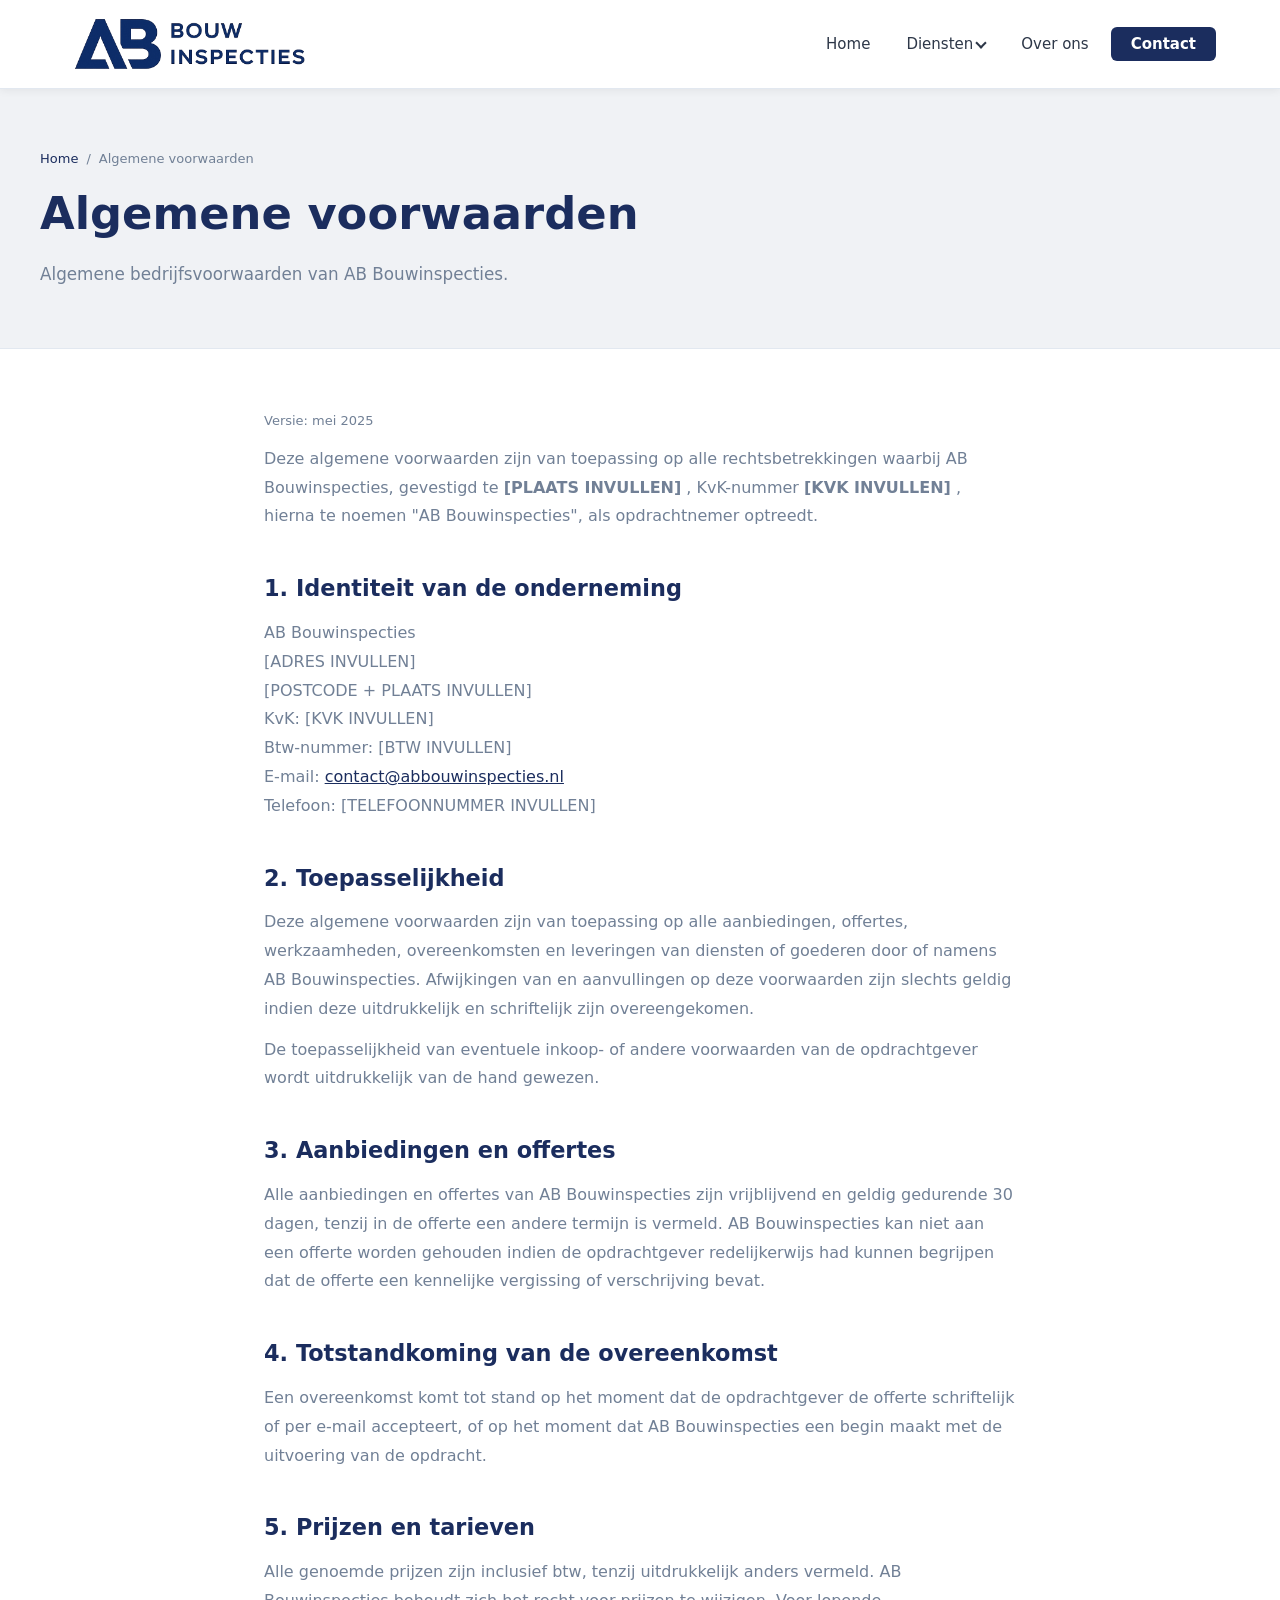
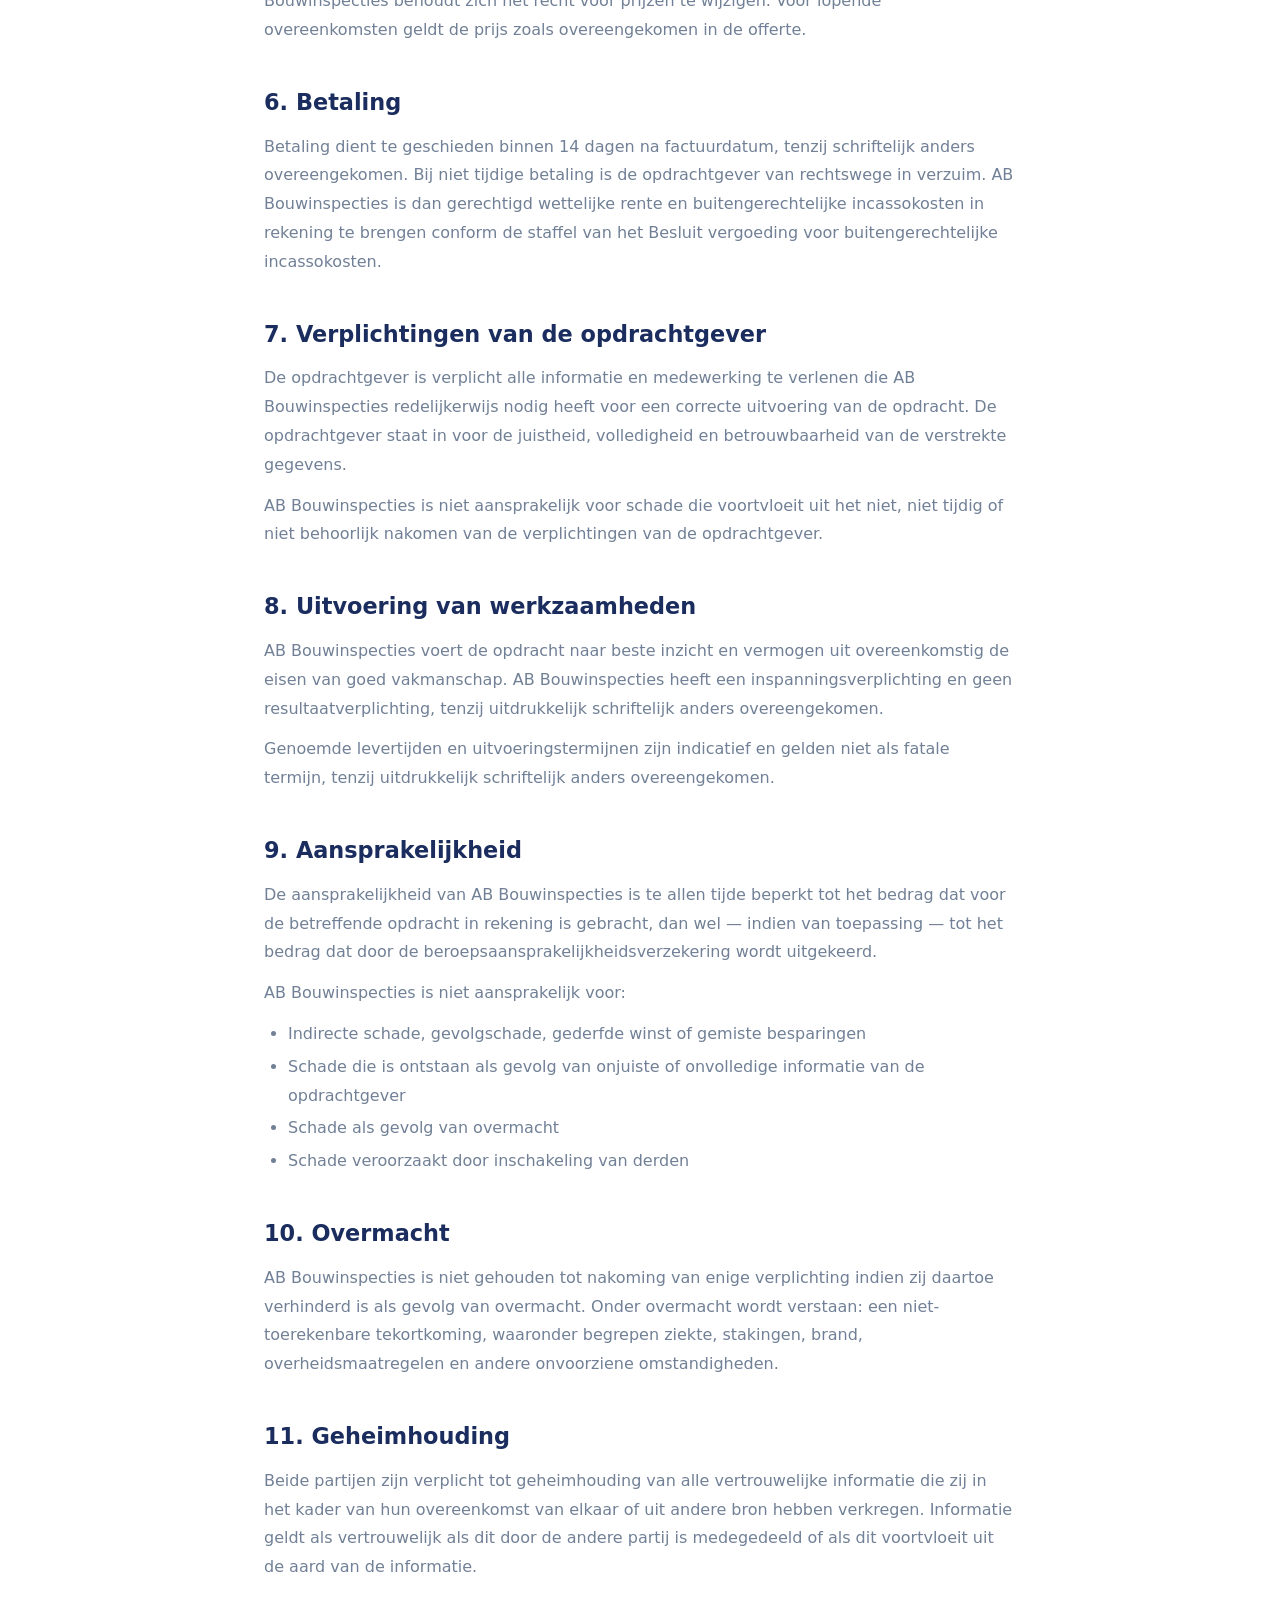
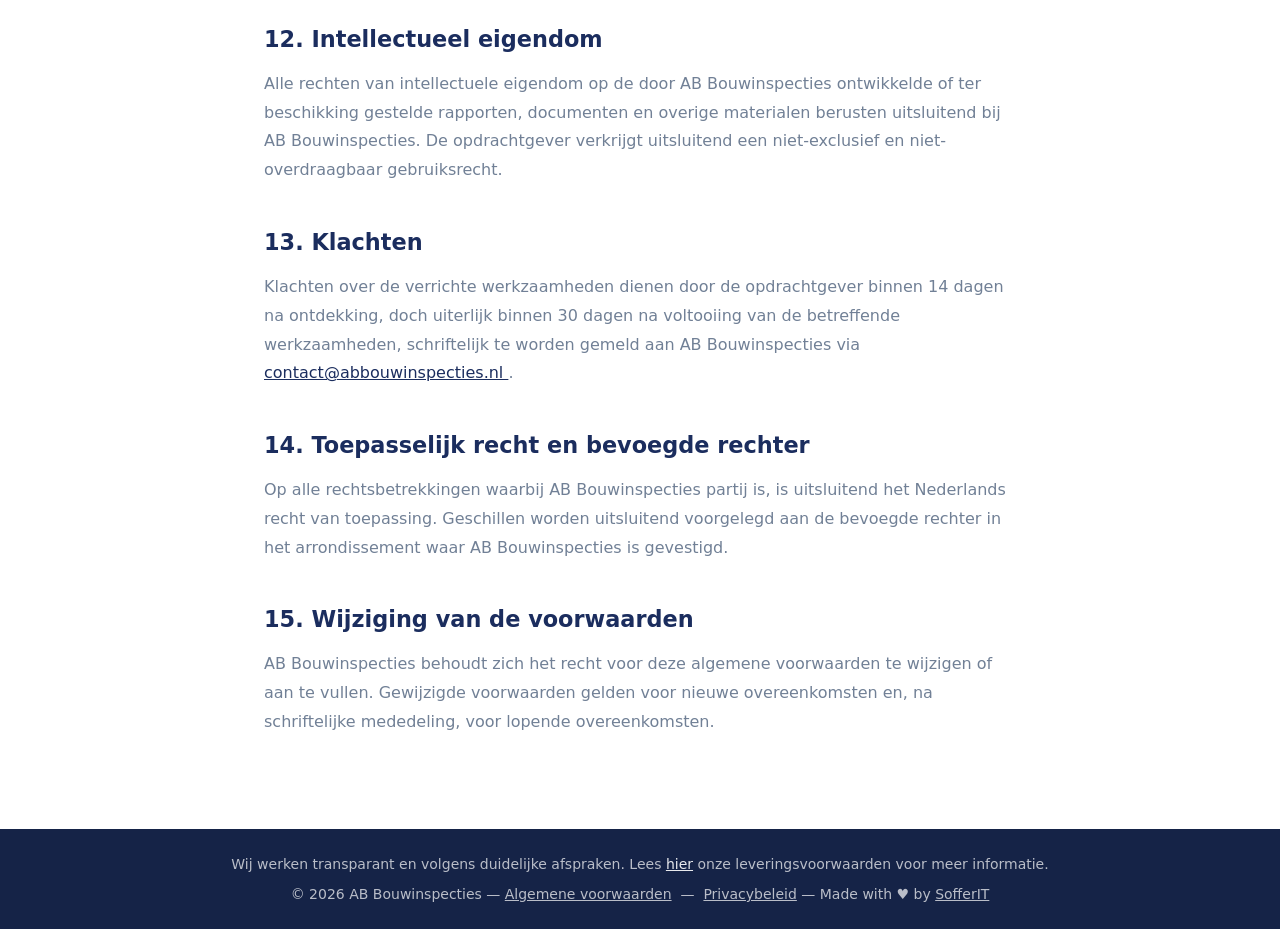
==== algemene-voorwaarden.html @ c6cfde5a "Add algemene-voorwaarden page and restore footer with original sentence plus legal links https://cla" ====
<!doctype html>
<!-- Website gemaakt door SofferIT (sofferit.nl) | Versie 1.0 -->
<html lang="nl">
  <head>
    <meta charset="UTF-8" />
    <meta name="viewport" content="width=device-width, initial-scale=1.0" />
    <title>Algemene voorwaarden – AB Bouwinspecties</title>
    <meta
      name="description"
      content="Algemene voorwaarden van AB Bouwinspecties. Lees onze algemene bedrijfsvoorwaarden."
    />
    <link rel="stylesheet" href="style.css" />
    <style>
      .legal-content {
        max-width: 800px;
        margin: 0 auto;
        padding: 60px 24px 80px;
      }
      .legal-content h2 {
        font-size: 1.4rem;
        font-weight: 700;
        color: var(--navy);
        margin: 40px 0 12px;
      }
      .legal-content h3 {
        font-size: 1.1rem;
        font-weight: 700;
        color: var(--navy);
        margin: 24px 0 8px;
      }
      .legal-content p {
        color: var(--text-light);
        line-height: 1.8;
        margin-bottom: 12px;
      }
      .legal-content ul {
        list-style: disc;
        padding-left: 24px;
        color: var(--text-light);
        line-height: 1.8;
        margin-bottom: 12px;
      }
      .legal-content ul li {
        margin-bottom: 4px;
      }
      .legal-meta {
        font-size: 13px;
        color: var(--text-light);
        margin-bottom: 40px;
      }
    </style>
  </head>
  <body>
    <!-- NAVBAR -->
    <nav class="navbar">
      <div class="navbar-inner">
        <a href="index.html" class="logo">
          <img src="logo.png" alt="AB Bouwinspecties" class="logo-img" />
        </a>
        <ul class="nav-links">
          <li><a href="index.html">Home</a></li>
          <li class="dropdown">
            <a href="#">Diensten</a>
            <ul class="dropdown-menu">
              <li><a href="vooropname.html">Vooropname</a></li>
              <li><a href="bouwkundige-keuring.html">Bouwkundige keuring</a></li>
              <li><a href="funderingsrisico.html">Funderingsrisico onderzoek</a></li>
            </ul>
          </li>
          <li><a href="over-ons.html">Over ons</a></li>
          <li><a href="contact.html" class="nav-cta">Contact</a></li>
        </ul>
        <button class="hamburger" onclick="toggleMenu()" aria-label="Menu">
          <span></span>
          <span></span>
          <span></span>
        </button>
      </div>
      <div class="mobile-menu" id="mobileMenu">
        <a href="index.html">Home</a>
        <span
          style="
            display: block;
            padding: 12px 0 4px;
            font-size: 12px;
            font-weight: 700;
            letter-spacing: 0.08em;
            color: #718096;
            text-transform: uppercase;
          "
        >
          Diensten
        </span>
        <a href="vooropname.html" class="mobile-sub">Vooropname</a>
        <a href="bouwkundige-keuring.html" class="mobile-sub">Bouwkundige keuring</a>
        <a href="funderingsrisico.html" class="mobile-sub">Funderingsrisico onderzoek</a>
        <a href="over-ons.html">Over ons</a>
        <a href="contact.html">Contact</a>
      </div>
    </nav>

    <!-- PAGE HEADER -->
    <div class="page-header">
      <div class="container">
        <div class="breadcrumb">
          <a href="index.html">Home</a>
          <span>/</span>
          <span>Algemene voorwaarden</span>
        </div>
        <h1>Algemene voorwaarden</h1>
        <p>Algemene bedrijfsvoorwaarden van AB Bouwinspecties.</p>
      </div>
    </div>

    <!-- CONTENT -->
    <div class="legal-content">
      <p class="legal-meta">Versie: mei 2025</p>

      <p>
        Deze algemene voorwaarden zijn van toepassing op alle rechtsbetrekkingen waarbij AB Bouwinspecties,
        gevestigd te
        <strong>[PLAATS INVULLEN]</strong>
        , KvK-nummer
        <strong>[KVK INVULLEN]</strong>
        , hierna te noemen "AB Bouwinspecties", als opdrachtnemer optreedt.
      </p>

      <h2>1. Identiteit van de onderneming</h2>
      <p>
        AB Bouwinspecties
        <br />
        [ADRES INVULLEN]
        <br />
        [POSTCODE + PLAATS INVULLEN]
        <br />
        KvK: [KVK INVULLEN]
        <br />
        Btw-nummer: [BTW INVULLEN]
        <br />
        E-mail:
        <a href="mailto:contact@abbouwinspecties.nl" style="color: var(--navy); text-decoration: underline">
          contact@abbouwinspecties.nl
        </a>
        <br />
        Telefoon: [TELEFOONNUMMER INVULLEN]
      </p>

      <h2>2. Toepasselijkheid</h2>
      <p>
        Deze algemene voorwaarden zijn van toepassing op alle aanbiedingen, offertes, werkzaamheden, overeenkomsten
        en leveringen van diensten of goederen door of namens AB Bouwinspecties. Afwijkingen van en aanvullingen op
        deze voorwaarden zijn slechts geldig indien deze uitdrukkelijk en schriftelijk zijn overeengekomen.
      </p>
      <p>
        De toepasselijkheid van eventuele inkoop- of andere voorwaarden van de opdrachtgever wordt uitdrukkelijk van
        de hand gewezen.
      </p>

      <h2>3. Aanbiedingen en offertes</h2>
      <p>
        Alle aanbiedingen en offertes van AB Bouwinspecties zijn vrijblijvend en geldig gedurende 30 dagen, tenzij
        in de offerte een andere termijn is vermeld. AB Bouwinspecties kan niet aan een offerte worden gehouden indien
        de opdrachtgever redelijkerwijs had kunnen begrijpen dat de offerte een kennelijke vergissing of verschrijving
        bevat.
      </p>

      <h2>4. Totstandkoming van de overeenkomst</h2>
      <p>
        Een overeenkomst komt tot stand op het moment dat de opdrachtgever de offerte schriftelijk of per e-mail
        accepteert, of op het moment dat AB Bouwinspecties een begin maakt met de uitvoering van de opdracht.
      </p>

      <h2>5. Prijzen en tarieven</h2>
      <p>
        Alle genoemde prijzen zijn inclusief btw, tenzij uitdrukkelijk anders vermeld. AB Bouwinspecties behoudt
        zich het recht voor prijzen te wijzigen. Voor lopende overeenkomsten geldt de prijs zoals overeengekomen in
        de offerte.
      </p>

      <h2>6. Betaling</h2>
      <p>
        Betaling dient te geschieden binnen 14 dagen na factuurdatum, tenzij schriftelijk anders overeengekomen.
        Bij niet tijdige betaling is de opdrachtgever van rechtswege in verzuim. AB Bouwinspecties is dan
        gerechtigd wettelijke rente en buitengerechtelijke incassokosten in rekening te brengen conform de
        staffel van het Besluit vergoeding voor buitengerechtelijke incassokosten.
      </p>

      <h2>7. Verplichtingen van de opdrachtgever</h2>
      <p>
        De opdrachtgever is verplicht alle informatie en medewerking te verlenen die AB Bouwinspecties redelijkerwijs
        nodig heeft voor een correcte uitvoering van de opdracht. De opdrachtgever staat in voor de juistheid,
        volledigheid en betrouwbaarheid van de verstrekte gegevens.
      </p>
      <p>
        AB Bouwinspecties is niet aansprakelijk voor schade die voortvloeit uit het niet, niet tijdig of niet
        behoorlijk nakomen van de verplichtingen van de opdrachtgever.
      </p>

      <h2>8. Uitvoering van werkzaamheden</h2>
      <p>
        AB Bouwinspecties voert de opdracht naar beste inzicht en vermogen uit overeenkomstig de eisen van goed
        vakmanschap. AB Bouwinspecties heeft een inspanningsverplichting en geen resultaatverplichting, tenzij
        uitdrukkelijk schriftelijk anders overeengekomen.
      </p>
      <p>
        Genoemde levertijden en uitvoeringstermijnen zijn indicatief en gelden niet als fatale termijn, tenzij
        uitdrukkelijk schriftelijk anders overeengekomen.
      </p>

      <h2>9. Aansprakelijkheid</h2>
      <p>
        De aansprakelijkheid van AB Bouwinspecties is te allen tijde beperkt tot het bedrag dat voor de betreffende
        opdracht in rekening is gebracht, dan wel — indien van toepassing — tot het bedrag dat door de
        beroepsaansprakelijkheidsverzekering wordt uitgekeerd.
      </p>
      <p>AB Bouwinspecties is niet aansprakelijk voor:</p>
      <ul>
        <li>Indirecte schade, gevolgschade, gederfde winst of gemiste besparingen</li>
        <li>Schade die is ontstaan als gevolg van onjuiste of onvolledige informatie van de opdrachtgever</li>
        <li>Schade als gevolg van overmacht</li>
        <li>Schade veroorzaakt door inschakeling van derden</li>
      </ul>

      <h2>10. Overmacht</h2>
      <p>
        AB Bouwinspecties is niet gehouden tot nakoming van enige verplichting indien zij daartoe verhinderd is als
        gevolg van overmacht. Onder overmacht wordt verstaan: een niet-toerekenbare tekortkoming, waaronder begrepen
        ziekte, stakingen, brand, overheidsmaatregelen en andere onvoorziene omstandigheden.
      </p>

      <h2>11. Geheimhouding</h2>
      <p>
        Beide partijen zijn verplicht tot geheimhouding van alle vertrouwelijke informatie die zij in het kader van
        hun overeenkomst van elkaar of uit andere bron hebben verkregen. Informatie geldt als vertrouwelijk als dit
        door de andere partij is medegedeeld of als dit voortvloeit uit de aard van de informatie.
      </p>

      <h2>12. Intellectueel eigendom</h2>
      <p>
        Alle rechten van intellectuele eigendom op de door AB Bouwinspecties ontwikkelde of ter beschikking gestelde
        rapporten, documenten en overige materialen berusten uitsluitend bij AB Bouwinspecties. De opdrachtgever
        verkrijgt uitsluitend een niet-exclusief en niet-overdraagbaar gebruiksrecht.
      </p>

      <h2>13. Klachten</h2>
      <p>
        Klachten over de verrichte werkzaamheden dienen door de opdrachtgever binnen 14 dagen na ontdekking,
        doch uiterlijk binnen 30 dagen na voltooiing van de betreffende werkzaamheden, schriftelijk te worden
        gemeld aan AB Bouwinspecties via
        <a href="mailto:contact@abbouwinspecties.nl" style="color: var(--navy); text-decoration: underline">
          contact@abbouwinspecties.nl
        </a>
        .
      </p>

      <h2>14. Toepasselijk recht en bevoegde rechter</h2>
      <p>
        Op alle rechtsbetrekkingen waarbij AB Bouwinspecties partij is, is uitsluitend het Nederlands recht van
        toepassing. Geschillen worden uitsluitend voorgelegd aan de bevoegde rechter in het arrondissement waar
        AB Bouwinspecties is gevestigd.
      </p>

      <h2>15. Wijziging van de voorwaarden</h2>
      <p>
        AB Bouwinspecties behoudt zich het recht voor deze algemene voorwaarden te wijzigen of aan te vullen.
        Gewijzigde voorwaarden gelden voor nieuwe overeenkomsten en, na schriftelijke mededeling, voor lopende
        overeenkomsten.
      </p>
    </div>

    <!-- FOOTER -->
    <footer>
      <p>
        Wij werken transparant en volgens duidelijke afspraken. Lees
        <a href="leveringsvoorwaarden.html">hier</a>
        onze leveringsvoorwaarden voor meer informatie.
      </p>
      <p style="margin-top: 8px">
        &copy;
        <span id="footer-year"></span>
        AB Bouwinspecties &mdash;
        <a href="algemene-voorwaarden.html" style="color: inherit; text-decoration: underline">Algemene voorwaarden</a>
        &nbsp;&mdash;&nbsp;
        <a href="privacybeleid.html" style="color: inherit; text-decoration: underline">Privacybeleid</a>
        &mdash; Made with &hearts; by
        <a href="https://sofferit.nl" target="_blank" style="color: inherit; text-decoration: underline">SofferIT</a>
      </p>
    </footer>

    <script>
      document.getElementById("footer-year").textContent = new Date().getFullYear();
      function toggleMenu() {
        document.getElementById("mobileMenu").classList.toggle("open");
      }
    </script>
  </body>
</html>
---- style.css ----
/* ===== RESET & BASE ===== */
*,
*::before,
*::after {
  box-sizing: border-box;
  margin: 0;
  padding: 0;
}

:root {
  --navy: #1b2d5e;
  --navy-dark: #152347;
  --blue-heading: #1b2d5e;
  --blue-accent: #2c5282;
  --gray-bg: #f0f2f5;
  --white: #ffffff;
  --text: #2d3748;
  --text-light: #718096;
  --border: #e2e8f0;
}

html {
  scroll-behavior: smooth;
}

body {
  font-family:
    "Segoe UI",
    system-ui,
    -apple-system,
    sans-serif;
  color: var(--text);
  line-height: 1.6;
  font-size: 16px;
}

a {
  color: inherit;
  text-decoration: none;
}
ul {
  list-style: none;
}
img {
  max-width: 100%;
  display: block;
}

/* ===== NAVBAR ===== */
.navbar {
  background: var(--white);
  border-bottom: 1px solid var(--border);
  position: sticky;
  top: 0;
  z-index: 100;
  box-shadow: 0 2px 8px rgba(0, 0, 0, 0.06);
}

.navbar-inner {
  max-width: 1200px;
  margin: 0 auto;
  padding: 0 24px;
  height: 88px;
  display: flex;
  align-items: center;
  justify-content: space-between;
}

.logo {
  display: block;
  overflow: hidden;
  width: 250px;
  height: 80px;
  text-decoration: none;
  flex-shrink: 0;
  align-self: center;
}

.logo-img {
  width: 305px;
  max-width: none;
  height: auto;
  margin-top: -104px;
  margin-left: -21px;
}

.nav-links {
  display: flex;
  align-items: center;
  gap: 8px;
}

.nav-links a,
.dropdown > a {
  padding: 8px 14px;
  border-radius: 6px;
  font-size: 15px;
  font-weight: 500;
  color: var(--text);
  transition:
    background 0.2s,
    color 0.2s;
}

.nav-links a:hover,
.dropdown > a:hover {
  background: var(--gray-bg);
  color: var(--navy);
}

.nav-links a.active {
  color: var(--navy);
  font-weight: 700;
}

.nav-cta {
  background: var(--navy) !important;
  color: var(--white) !important;
  border-radius: 6px;
  padding: 8px 20px !important;
  font-weight: 600 !important;
}

.nav-cta:hover {
  background: var(--navy-dark) !important;
  color: var(--white) !important;
}

/* Dropdown */
.dropdown {
  position: relative;
}

.dropdown > a {
  display: flex;
  align-items: center;
  gap: 4px;
  cursor: pointer;
}

.dropdown > a::after {
  content: "";
  border: solid var(--text);
  border-width: 0 2px 2px 0;
  display: inline-block;
  padding: 3px;
  transform: rotate(45deg);
  margin-top: -2px;
  transition: transform 0.2s;
}

.dropdown:hover > a::after {
  transform: rotate(-135deg);
  margin-top: 2px;
}

.dropdown-menu {
  display: none;
  position: absolute;
  top: 100%;
  left: 0;
  background: var(--white);
  border: 1px solid var(--border);
  border-radius: 8px;
  box-shadow: 0 8px 24px rgba(0, 0, 0, 0.12);
  min-width: 220px;
  padding: 10px 6px 6px;
}

.dropdown:hover .dropdown-menu {
  display: block;
}

.dropdown-menu a {
  display: block;
  padding: 10px 14px !important;
  border-radius: 6px;
  font-size: 14px;
}

.dropdown-menu a:hover {
  background: var(--gray-bg);
  color: var(--navy);
}

/* Mobile menu */
.hamburger {
  display: none;
  flex-direction: column;
  gap: 5px;
  cursor: pointer;
  padding: 8px;
  border: none;
  background: none;
}

.hamburger span {
  display: block;
  width: 24px;
  height: 2px;
  background: var(--navy);
  border-radius: 2px;
  transition: all 0.3s;
}

.mobile-menu {
  display: none;
  background: var(--white);
  border-top: 1px solid var(--border);
  padding: 16px 24px 24px;
}

.mobile-menu.open {
  display: block;
}

.mobile-menu a {
  display: block;
  padding: 12px 0;
  border-bottom: 1px solid var(--border);
  font-size: 16px;
  font-weight: 500;
  color: var(--text);
}

.mobile-menu a:last-child {
  border-bottom: none;
}

.mobile-menu .mobile-sub {
  padding-left: 16px;
  font-size: 15px;
  color: var(--text-light);
}

/* ===== HERO ===== */
.hero {
  position: relative;
  min-height: 520px;
  background: var(--gray-bg);
  overflow: hidden;
  display: flex;
  align-items: center;
}

.hero-bg {
  position: absolute;
  inset: 0;
  background: url("homefoto.jpg") center/cover no-repeat;
  filter: brightness(0.4);
}

.hero-content {
  position: relative;
  max-width: 1200px;
  margin: 0 auto;
  padding: 80px 24px;
  width: 100%;
}

.hero-content h1 {
  font-size: clamp(2rem, 4vw, 3.2rem);
  font-weight: 800;
  color: var(--white);
  max-width: 560px;
  line-height: 1.2;
  margin-bottom: 24px;
}

.hero-content p {
  font-size: 1.1rem;
  color: rgba(255, 255, 255, 0.85);
  max-width: 480px;
  margin-bottom: 36px;
}

.btn {
  display: inline-block;
  padding: 14px 32px;
  border-radius: 8px;
  font-size: 16px;
  font-weight: 600;
  cursor: pointer;
  transition: all 0.2s;
  text-decoration: none;
  border: none;
}

.btn-primary {
  background: var(--navy);
  color: var(--white);
}

.btn-primary:hover {
  background: var(--navy-dark);
  transform: translateY(-1px);
  box-shadow: 0 4px 12px rgba(27, 45, 94, 0.3);
}

.btn-outline {
  background: transparent;
  color: var(--white);
  border: 2px solid var(--white);
  margin-left: 12px;
}

.btn-outline:hover {
  background: var(--white);
  color: var(--navy);
}

/* ===== SECTIONS ===== */
.section {
  padding: 80px 24px;
}

.section-gray {
  background: var(--gray-bg);
}
.section-navy {
  background: var(--navy);
  color: var(--white);
}
.section-navy h2 {
  color: var(--white);
}

.container {
  max-width: 1200px;
  margin: 0 auto;
}

.section-title {
  font-size: clamp(1.5rem, 3vw, 2.2rem);
  font-weight: 800;
  color: var(--navy);
  margin-bottom: 16px;
}

.section-subtitle {
  font-size: 1.05rem;
  color: var(--text-light);
  max-width: 600px;
  margin-bottom: 48px;
}

.text-center {
  text-align: center;
}
.section-subtitle.centered {
  margin-left: auto;
  margin-right: auto;
}

/* ===== ABOUT SPLIT ===== */
.split {
  display: grid;
  grid-template-columns: 1fr 1fr;
  gap: 64px;
  align-items: center;
}

.split-reverse {
  direction: rtl;
}
.split-reverse > * {
  direction: ltr;
}

.split img {
  border-radius: 12px;
  width: 100%;
  height: 360px;
  object-fit: cover;
  box-shadow: 0 8px 32px rgba(0, 0, 0, 0.12);
}

.split-text h2 {
  font-size: 2rem;
  font-weight: 800;
  color: var(--navy);
  margin-bottom: 20px;
  line-height: 1.2;
}

.split-text p {
  color: var(--text-light);
  margin-bottom: 16px;
  line-height: 1.7;
}

.split-text a.link {
  color: var(--navy);
  font-weight: 600;
  text-decoration: underline;
}

/* ===== USP GRID ===== */
.usp-grid {
  display: grid;
  grid-template-columns: repeat(3, 1fr);
  gap: 40px;
  margin-top: 16px;
}

.usp-item {
  text-align: center;
  padding: 24px 16px;
  transition: transform 0.2s;
  cursor: default;
}

.usp-item:hover {
  transform: translateY(-6px);
}

.usp-icon {
  width: 64px;
  height: 64px;
  margin: 0 auto 16px;
  background: rgba(255, 255, 255, 0.1);
  border: 2px solid rgba(255, 255, 255, 0.3);
  border-radius: 50%;
  display: flex;
  align-items: center;
  justify-content: center;
  transition:
    background 0.2s,
    border-color 0.2s;
}

.usp-item:hover .usp-icon {
  background: rgba(255, 255, 255, 0.22);
  border-color: rgba(255, 255, 255, 0.7);
}

.usp-icon svg {
  width: 28px;
  height: 28px;
  stroke: white;
  fill: none;
  transition: transform 0.2s;
}

.usp-item:hover .usp-icon svg {
  transform: scale(1.15);
}

.usp-item p {
  font-size: 13px;
  font-weight: 700;
  letter-spacing: 0.05em;
  text-transform: uppercase;
  color: var(--white);
  line-height: 1.3;
}

/* ===== DIENSTEN CARDS ===== */
.diensten-grid {
  display: grid;
  grid-template-columns: repeat(3, 1fr);
  gap: 32px;
}

.dienst-card {
  background: var(--white);
  border-radius: 12px;
  overflow: hidden;
  box-shadow: 0 2px 16px rgba(0, 0, 0, 0.08);
  transition:
    transform 0.2s,
    box-shadow 0.2s;
  display: flex;
  flex-direction: column;
}

.dienst-card:hover {
  transform: translateY(-4px);
  box-shadow: 0 8px 32px rgba(0, 0, 0, 0.14);
}

.dienst-card img {
  width: 100%;
  height: 200px;
  object-fit: cover;
}

.dienst-card-body {
  padding: 24px;
  flex: 1;
  display: flex;
  flex-direction: column;
}

.dienst-card h3 {
  font-size: 1.1rem;
  font-weight: 700;
  color: var(--navy);
  text-transform: uppercase;
  letter-spacing: 0.05em;
  margin-bottom: 12px;
}

.dienst-card p {
  color: var(--text-light);
  font-size: 14px;
  flex: 1;
  margin-bottom: 20px;
}

.dienst-card .btn {
  align-self: flex-start;
  padding: 10px 20px;
  font-size: 14px;
}

/* ===== CONTACT SECTION ===== */
.contact-split {
  display: grid;
  grid-template-columns: 1fr 1fr;
  gap: 64px;
  align-items: start;
}

.contact-info h2 {
  font-size: 2rem;
  font-weight: 800;
  color: var(--white);
  margin-bottom: 16px;
}

.contact-info p {
  color: rgba(255, 255, 255, 0.8);
  margin-bottom: 32px;
  line-height: 1.7;
}

.contact-detail {
  display: flex;
  align-items: center;
  gap: 12px;
  margin-bottom: 16px;
  color: var(--white);
}

.cert-logos {
  display: flex;
  align-items: center;
  gap: 16px;
  margin-top: 32px;
  flex-wrap: wrap;
}

.cert-logos img {
  height: 48px;
  width: auto;
  max-width: none;
  background: white;
  padding: 8px 14px;
  border-radius: 8px;
  object-fit: contain;
}

.contact-detail svg {
  width: 20px;
  height: 20px;
  stroke: white;
  fill: none;
  flex-shrink: 0;
}

/* ===== FORM ===== */
.form-card {
  background: var(--white);
  border-radius: 12px;
  padding: 36px;
  box-shadow: 0 4px 24px rgba(0, 0, 0, 0.15);
}

.form-group {
  margin-bottom: 20px;
}

.form-group label {
  display: block;
  font-size: 14px;
  font-weight: 600;
  color: var(--navy);
  margin-bottom: 6px;
}

.form-group label span.optional {
  font-weight: 400;
  color: var(--text-light);
  font-size: 12px;
  margin-left: 4px;
}

.form-group input,
.form-group textarea,
.form-group select {
  width: 100%;
  padding: 10px 14px;
  border: 1.5px solid var(--border);
  border-radius: 6px;
  font-size: 15px;
  font-family: inherit;
  color: var(--text);
  background: #fafafa;
  transition: border-color 0.2s;
}

.form-group input:focus,
.form-group textarea:focus,
.form-group select:focus {
  outline: none;
  border-color: var(--navy);
  background: var(--white);
}

.form-group textarea {
  resize: vertical;
  min-height: 100px;
}

.form-group input::placeholder,
.form-group textarea::placeholder {
  color: #a0aec0;
  font-style: italic;
}

.checkbox-group {
  display: flex;
  flex-direction: column;
  gap: 8px;
  margin-top: 6px;
}

.checkbox-item {
  display: flex;
  align-items: center;
  gap: 10px;
  cursor: pointer;
  font-size: 15px;
}

.checkbox-item input[type="checkbox"] {
  width: 18px;
  height: 18px;
  accent-color: var(--navy);
  cursor: pointer;
  flex-shrink: 0;
}

.consent-box {
  background: var(--gray-bg);
  border-radius: 8px;
  padding: 14px;
  display: flex;
  gap: 10px;
  align-items: flex-start;
  margin-top: 8px;
}

.consent-box input[type="checkbox"] {
  width: 18px;
  height: 18px;
  accent-color: var(--navy);
  flex-shrink: 0;
  margin-top: 2px;
}

.consent-box label {
  font-size: 14px;
  color: var(--text);
  cursor: pointer;
}

.form-group small {
  display: block;
  color: var(--text-light);
  font-size: 12px;
  font-style: italic;
  margin-top: 4px;
}

.form-success {
  display: none;
  background: #f0fff4;
  border: 1.5px solid #68d391;
  border-radius: 8px;
  padding: 16px;
  color: #276749;
  font-weight: 600;
  text-align: center;
  margin-top: 16px;
}

/* ===== PAGE HEADER ===== */
.page-header {
  background: var(--gray-bg);
  padding: 60px 24px;
  border-bottom: 1px solid var(--border);
}

.page-header h1 {
  font-size: clamp(1.8rem, 4vw, 2.8rem);
  font-weight: 800;
  color: var(--navy);
  margin-bottom: 12px;
}

.page-header p {
  font-size: 1.05rem;
  color: var(--text-light);
  max-width: 600px;
}

/* ===== PRICE SECTION ===== */
.price-section {
  background: var(--navy);
  color: var(--white);
  padding: 64px 24px;
}

.price-section .price-tag {
  font-size: clamp(2rem, 4vw, 3rem);
  font-weight: 800;
  color: var(--white);
  margin-bottom: 8px;
}

.price-section p {
  color: rgba(255, 255, 255, 0.8);
  margin-bottom: 12px;
  max-width: 640px;
}

.price-list {
  margin: 24px 0 32px;
  padding-left: 0;
}

.price-list li {
  display: flex;
  align-items: flex-start;
  gap: 10px;
  padding: 8px 0;
  color: rgba(255, 255, 255, 0.9);
  font-size: 15px;
  border-bottom: 1px solid rgba(255, 255, 255, 0.1);
}

.price-list li:last-child {
  border-bottom: none;
}

.price-list li::before {
  content: "";
  display: inline-block;
  width: 20px;
  height: 20px;
  min-width: 20px;
  background: url("data:image/svg+xml,%3Csvg xmlns='http://www.w3.org/2000/svg' viewBox='0 0 24 24' fill='none' stroke='%234ade80' stroke-width='2.5' stroke-linecap='round' stroke-linejoin='round'%3E%3Cpolyline points='20 6 9 17 4 12'/%3E%3C/svg%3E")
    center/contain no-repeat;
  margin-top: 2px;
}

/* ===== SERVICE DETAIL ===== */
.service-detail {
  display: grid;
  grid-template-columns: 1fr 1fr;
  gap: 64px;
  align-items: start;
  padding: 80px 24px;
  max-width: 1200px;
  margin: 0 auto;
}

.service-detail img {
  border-radius: 12px;
  width: 100%;
  box-shadow: 0 8px 32px rgba(0, 0, 0, 0.12);
}

.service-detail h2 {
  font-size: 1.5rem;
  font-weight: 800;
  color: var(--navy);
  margin-bottom: 20px;
  white-space: nowrap;
}

.service-detail p {
  color: var(--text-light);
  line-height: 1.8;
  margin-bottom: 16px;
}

/* ===== OVER ONS ===== */
.werkwijze-grid {
  display: grid;
  grid-template-columns: 1fr 2fr;
  gap: 48px;
  align-items: center;
}

.werkwijze-icon {
  display: flex;
  justify-content: center;
}

.werkwijze-icon svg {
  width: 120px;
  height: 120px;
  stroke: rgba(255, 255, 255, 0.8);
  fill: none;
}

.cert-grid {
  display: grid;
  grid-template-columns: repeat(2, 1fr);
  gap: 24px;
  margin-top: 32px;
}

.cert-item {
  background: var(--white);
  border: 1.5px solid var(--border);
  border-radius: 10px;
  padding: 20px 24px;
}

.cert-item h4 {
  font-size: 1rem;
  font-weight: 700;
  color: var(--navy);
  margin-bottom: 8px;
}

.cert-item p {
  font-size: 14px;
  color: var(--text-light);
}

.doelgroep-grid {
  display: grid;
  grid-template-columns: repeat(auto-fit, minmax(160px, 1fr));
  gap: 16px;
  margin-top: 32px;
}

.doelgroep-item {
  background: rgba(255, 255, 255, 0.1);
  border: 1px solid rgba(255, 255, 255, 0.2);
  border-radius: 10px;
  padding: 16px;
  text-align: center;
  color: var(--white);
}

.doelgroep-item h4 {
  font-size: 14px;
  font-weight: 700;
  letter-spacing: 0.03em;
}

/* ===== COMBINATION OFFER ===== */
.combo-box {
  background: rgba(255, 255, 255, 0.08);
  border: 1.5px solid rgba(255, 255, 255, 0.2);
  border-radius: 10px;
  padding: 24px;
  margin-top: 32px;
  max-width: 640px;
}

.combo-box h4 {
  font-size: 1.1rem;
  font-weight: 700;
  color: var(--white);
  margin-bottom: 8px;
}

.combo-box p {
  color: rgba(255, 255, 255, 0.8);
  font-size: 14px;
}

/* ===== FOOTER ===== */
footer {
  background: var(--navy-dark);
  color: rgba(255, 255, 255, 0.7);
  padding: 24px;
  text-align: center;
  font-size: 14px;
}

footer a {
  color: rgba(255, 255, 255, 0.9);
  text-decoration: underline;
}

footer a:hover {
  color: var(--white);
}

/* ===== BREADCRUMB ===== */
.breadcrumb {
  display: flex;
  gap: 8px;
  align-items: center;
  font-size: 13px;
  color: var(--text-light);
  margin-bottom: 8px;
}

.breadcrumb a {
  color: var(--navy);
  font-weight: 500;
}
.breadcrumb span {
  color: var(--text-light);
}

/* ===== CTA BANNER ===== */
.cta-banner {
  padding: 64px 24px;
  text-align: center;
  background: var(--gray-bg);
}

.cta-banner h2 {
  font-size: 1.8rem;
  font-weight: 800;
  color: var(--navy);
  margin-bottom: 12px;
}

.cta-banner p {
  color: var(--text-light);
  margin-bottom: 28px;
  max-width: 500px;
  margin-left: auto;
  margin-right: auto;
}

/* ===== RESPONSIVE ===== */
@media (max-width: 900px) {
  .nav-links {
    display: none;
  }
  .hamburger {
    display: flex;
  }
  .usp-grid {
    grid-template-columns: repeat(2, 1fr);
  }
  .diensten-grid {
    grid-template-columns: 1fr 1fr;
  }
  .split,
  .contact-split,
  .service-detail,
  .werkwijze-grid {
    grid-template-columns: 1fr;
    gap: 32px;
  }
  .split-reverse {
    direction: ltr;
  }
  .cert-grid {
    grid-template-columns: 1fr;
  }
}

@media (max-width: 600px) {
  .hero-content {
    padding: 60px 24px;
  }
  .section {
    padding: 56px 24px;
  }
  .usp-grid {
    grid-template-columns: 1fr 1fr;
  }
  .diensten-grid {
    grid-template-columns: 1fr;
  }
  .form-card {
    padding: 24px;
  }
  .btn-outline {
    margin-left: 0;
    margin-top: 12px;
    display: block;
    text-align: center;
  }
}
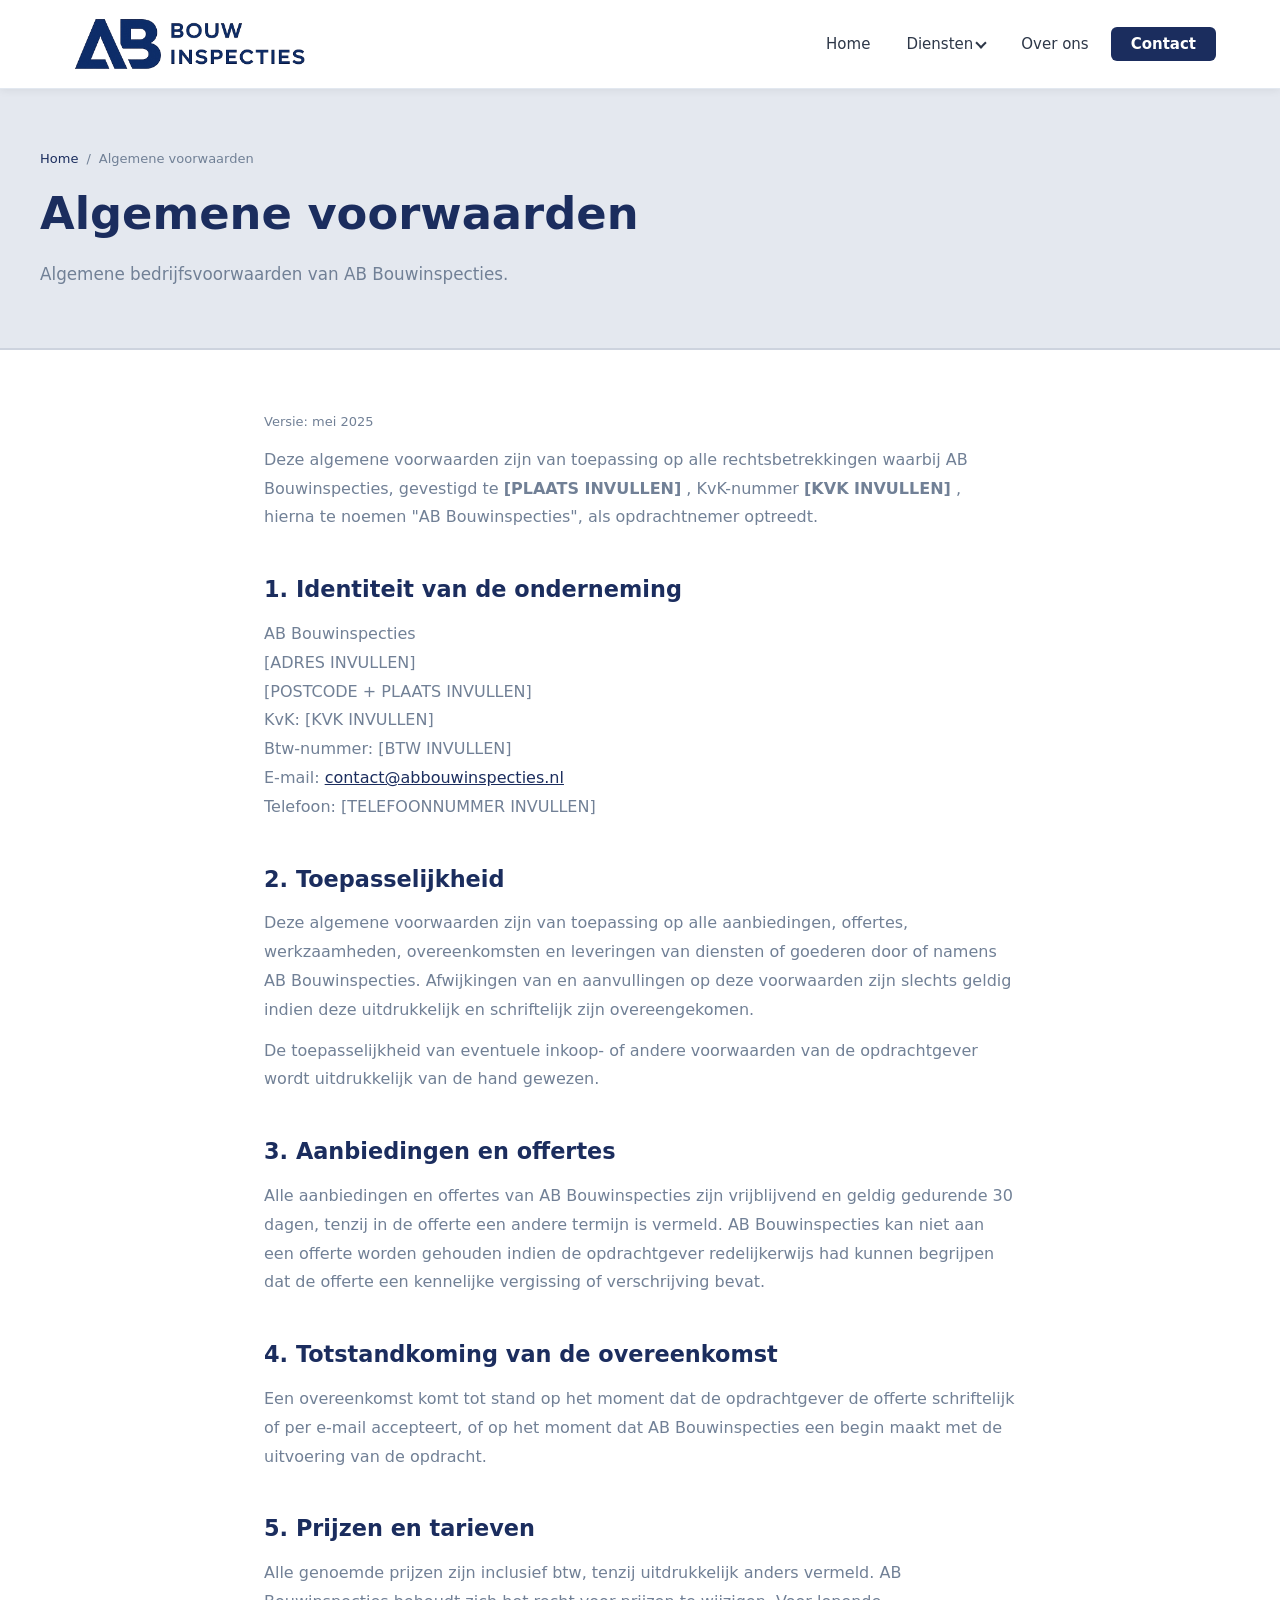
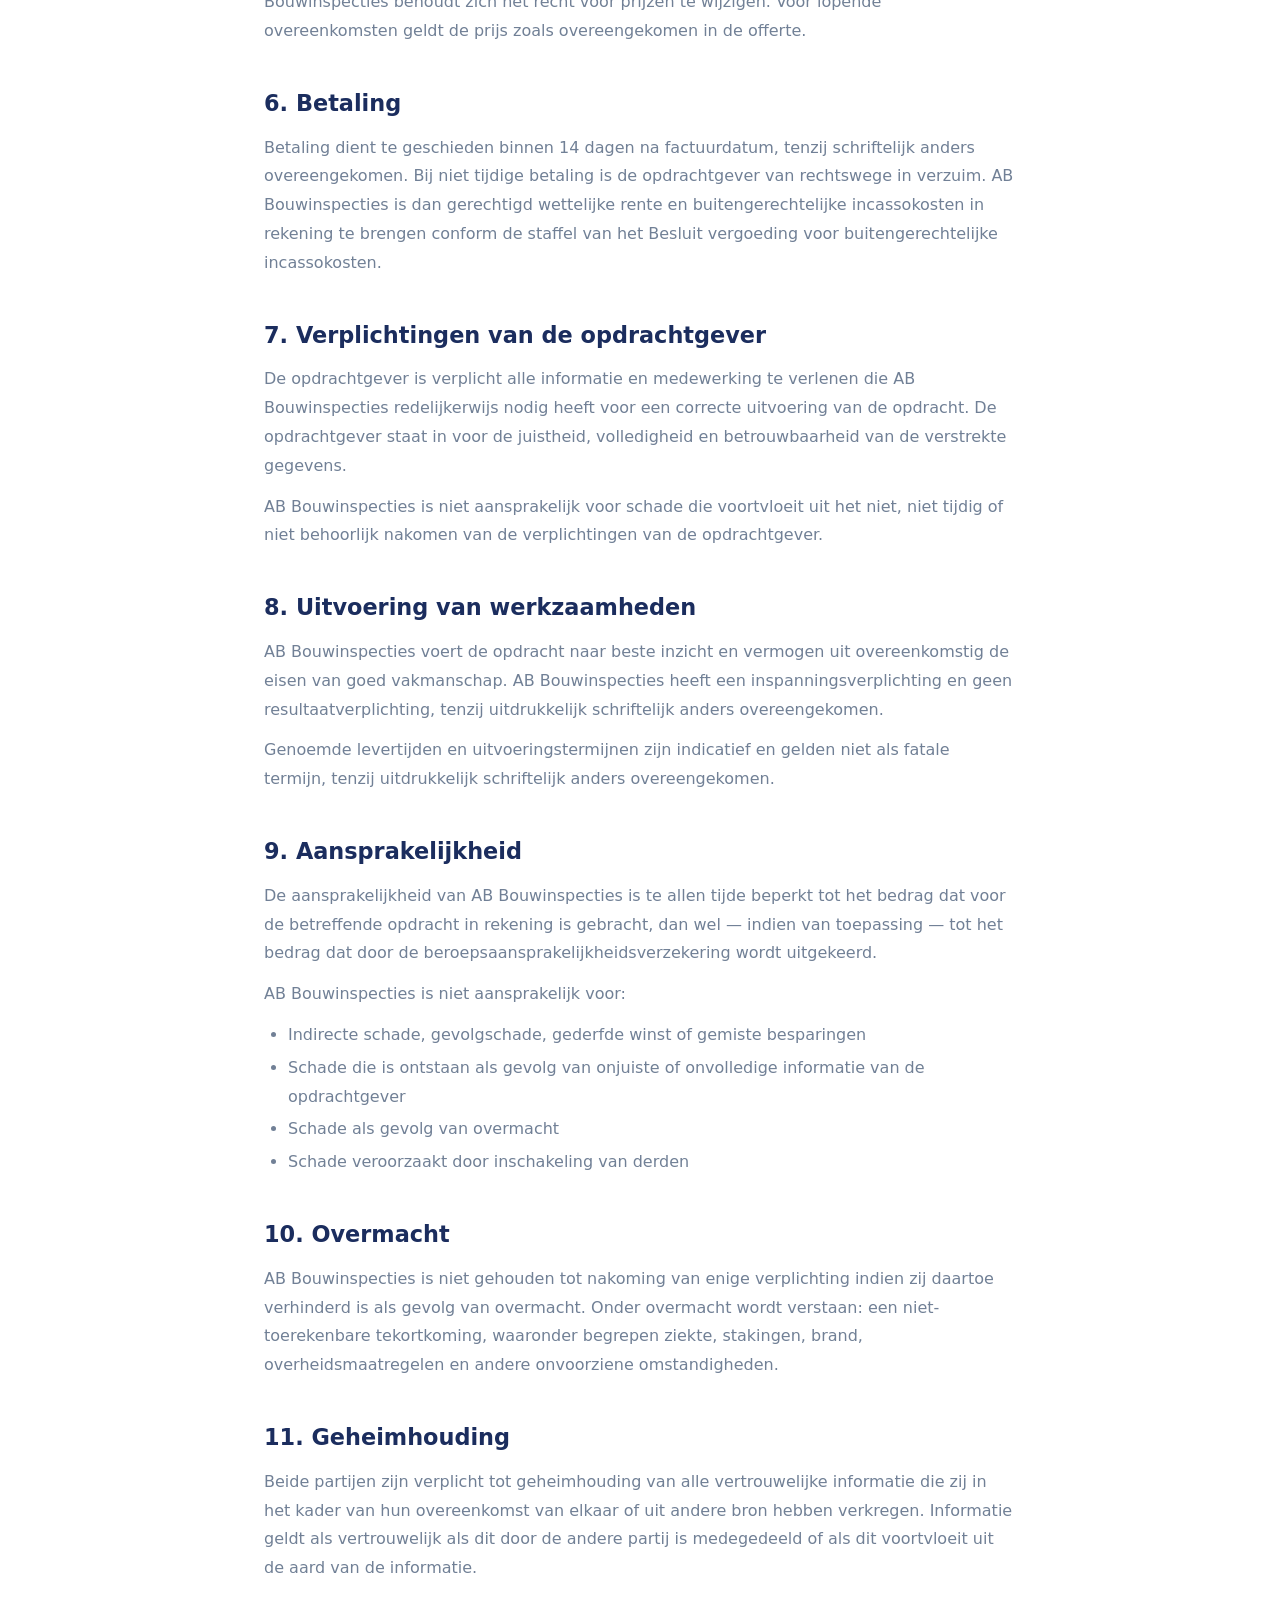
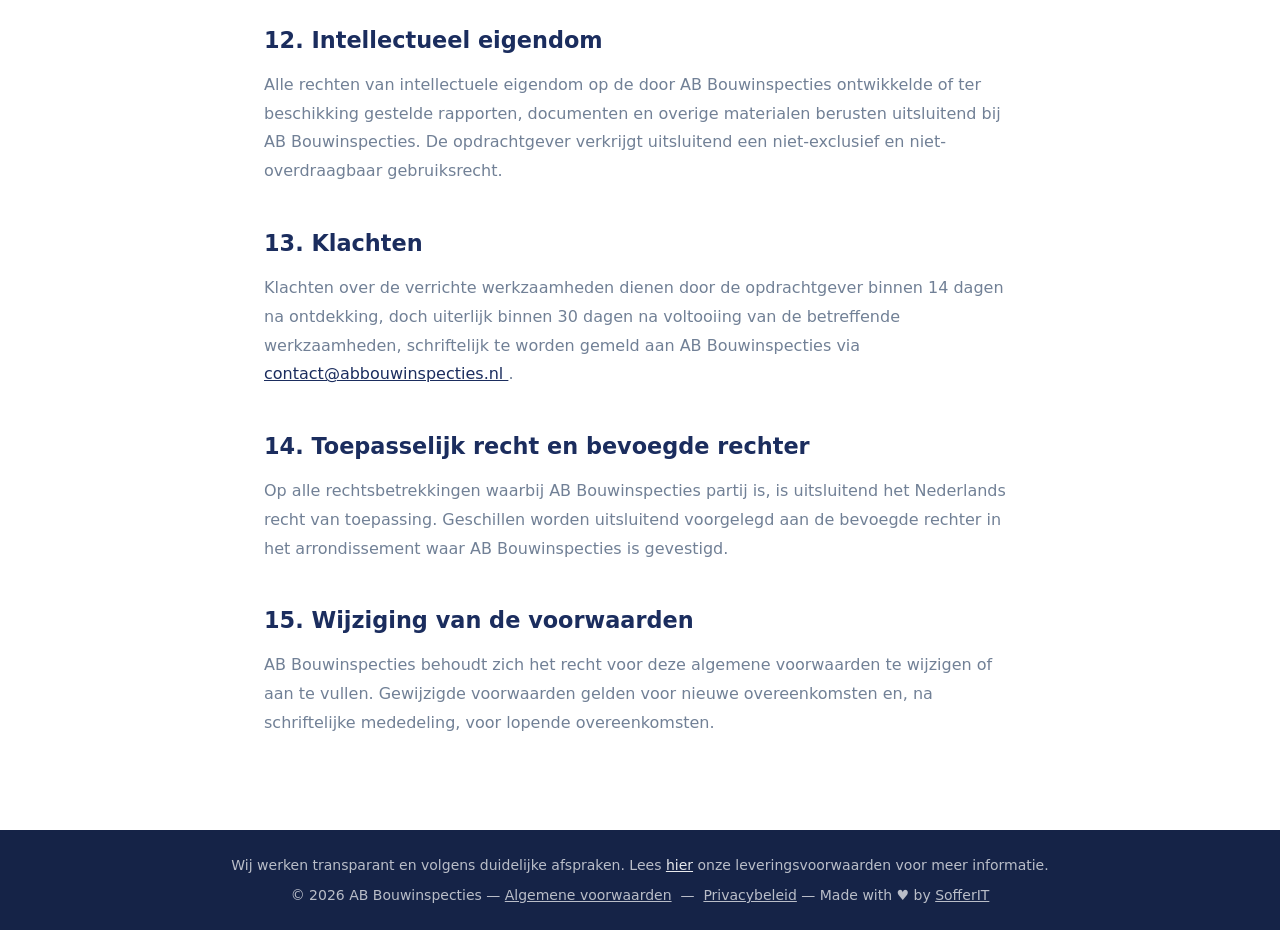
==== commit bb91108a: "Move all images to afbeeldingen/ folder and update all references https://claude.ai/code/session_01U" ====
--- a/algemene-voorwaarden.html
+++ b/algemene-voorwaarden.html
@@ -55,7 +55,7 @@
     <nav class="navbar">
       <div class="navbar-inner">
         <a href="index.html" class="logo">
-          <img src="logo.png" alt="AB Bouwinspecties" class="logo-img" />
+          <img src="afbeeldingen/logo.png" alt="AB Bouwinspecties" class="logo-img" />
         </a>
         <ul class="nav-links">
           <li><a href="index.html">Home</a></li>
--- a/style.css
+++ b/style.css
@@ -246,7 +246,7 @@
 .hero-bg {
   position: absolute;
   inset: 0;
-  background: url("homefoto.jpg") center/cover no-repeat;
+  background: url("afbeeldingen/homefoto.jpg") center/cover no-repeat;
   filter: brightness(0.4);
 }
 
@@ -315,7 +315,7 @@
 }
 
 .section-gray {
-  background: var(--gray-bg);
+  background: #dce0e8;
 }
 .section-navy {
   background: var(--navy);
@@ -698,9 +698,9 @@
 
 /* ===== PAGE HEADER ===== */
 .page-header {
-  background: var(--gray-bg);
+  background: #e4e8ef;
   padding: 60px 24px;
-  border-bottom: 1px solid var(--border);
+  border-bottom: 2px solid #cdd3de;
 }
 
 .page-header h1 {
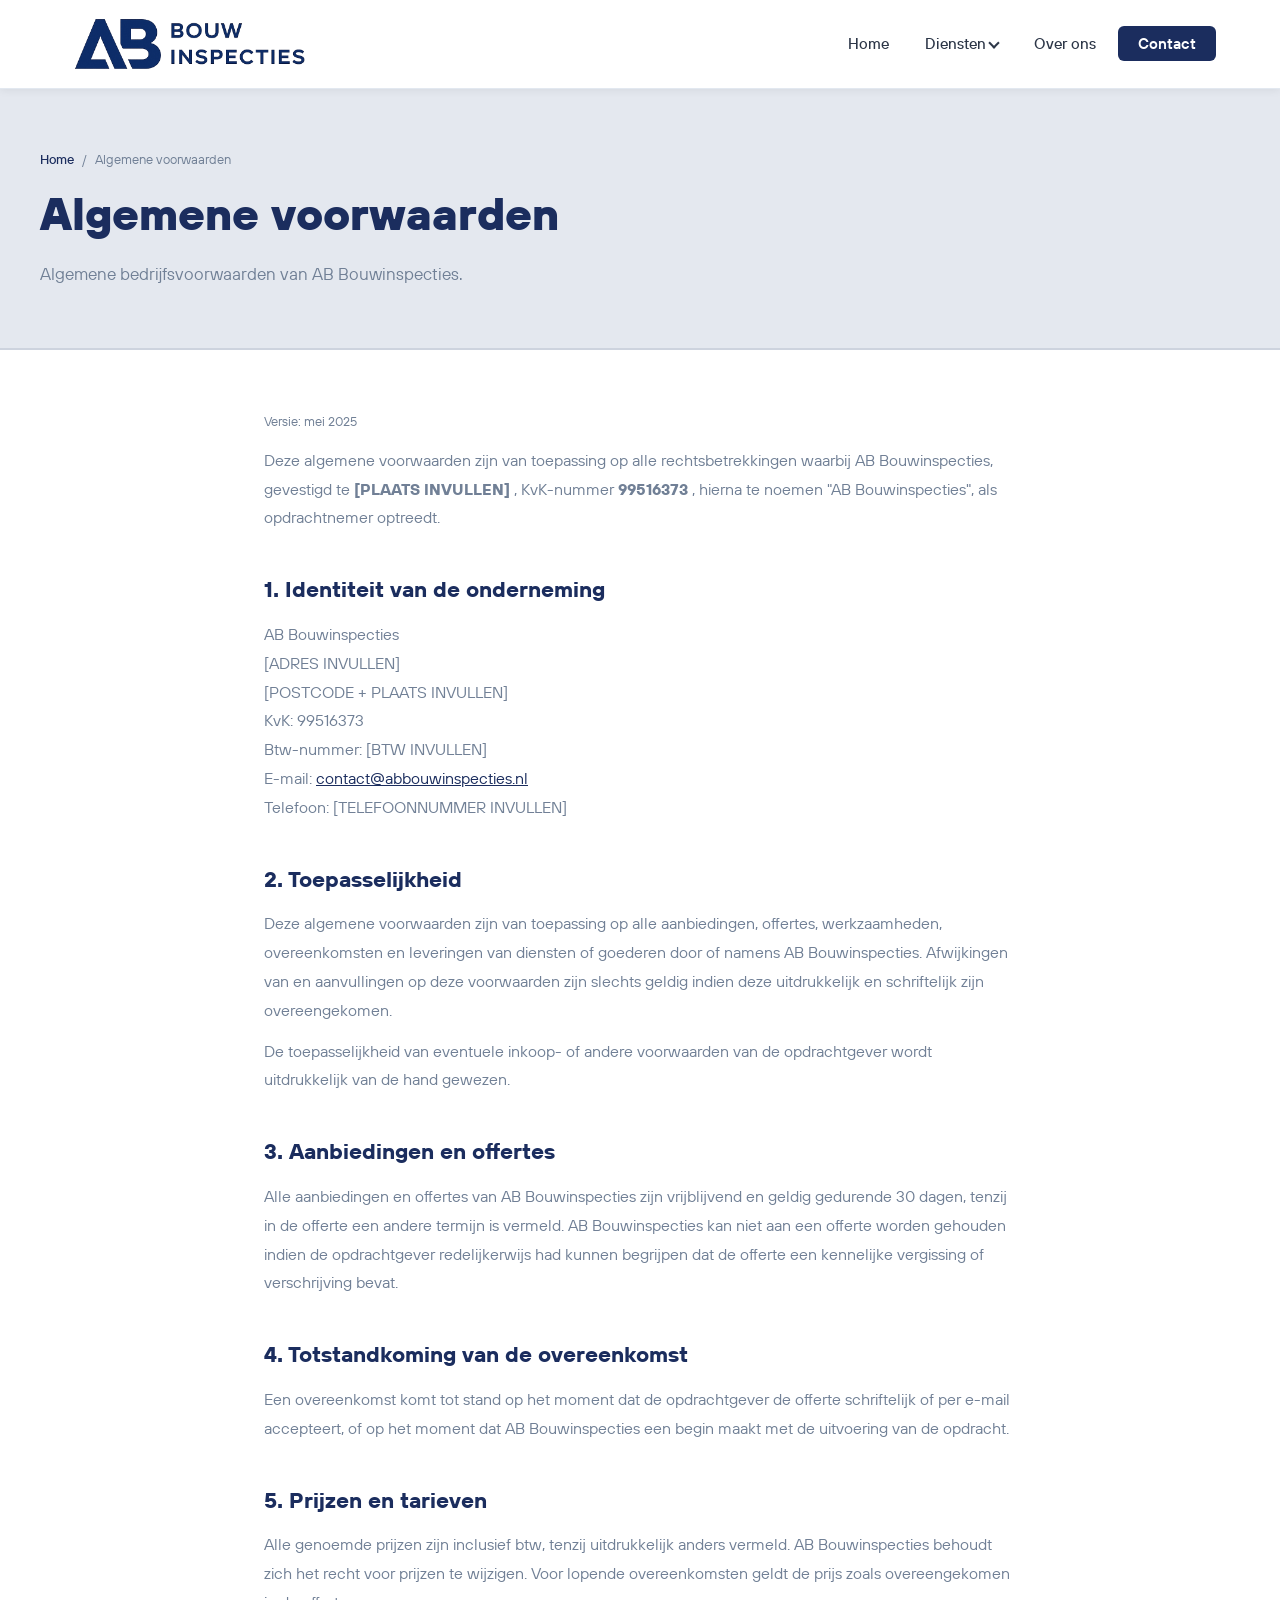
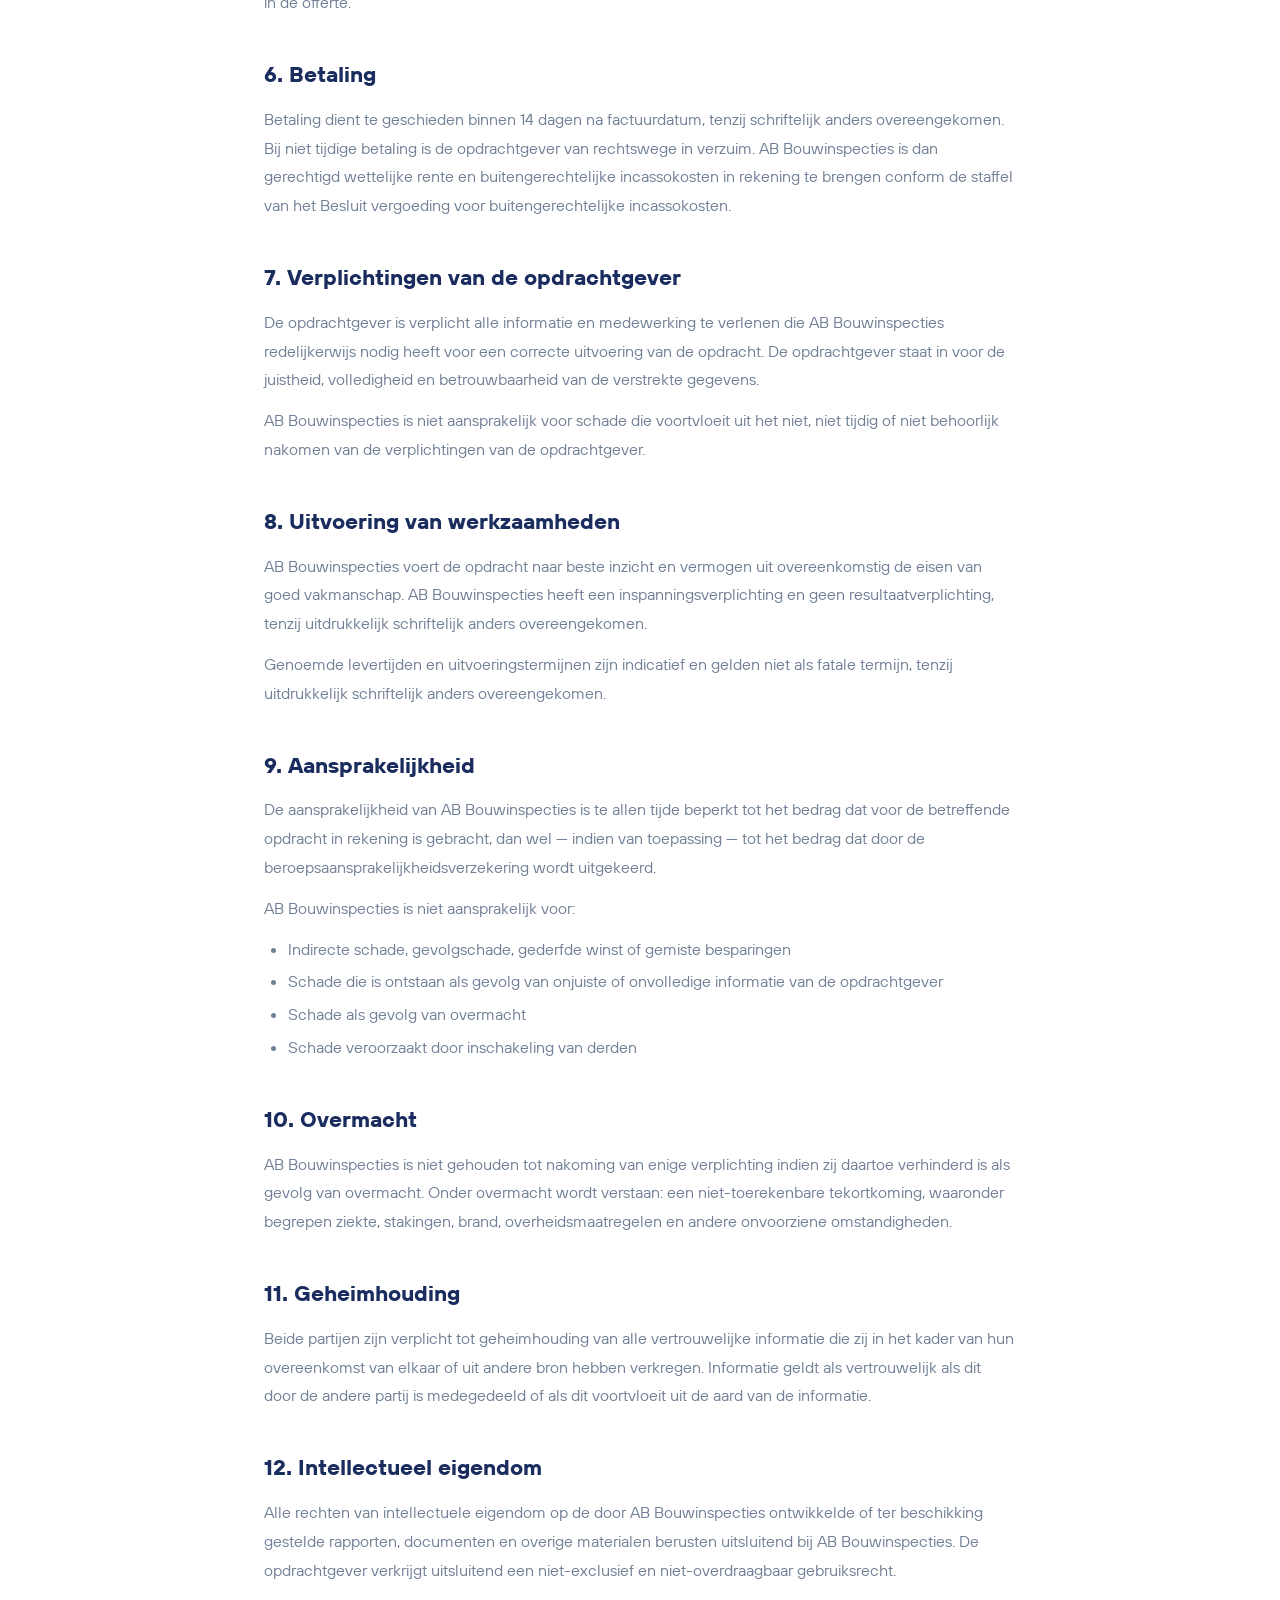
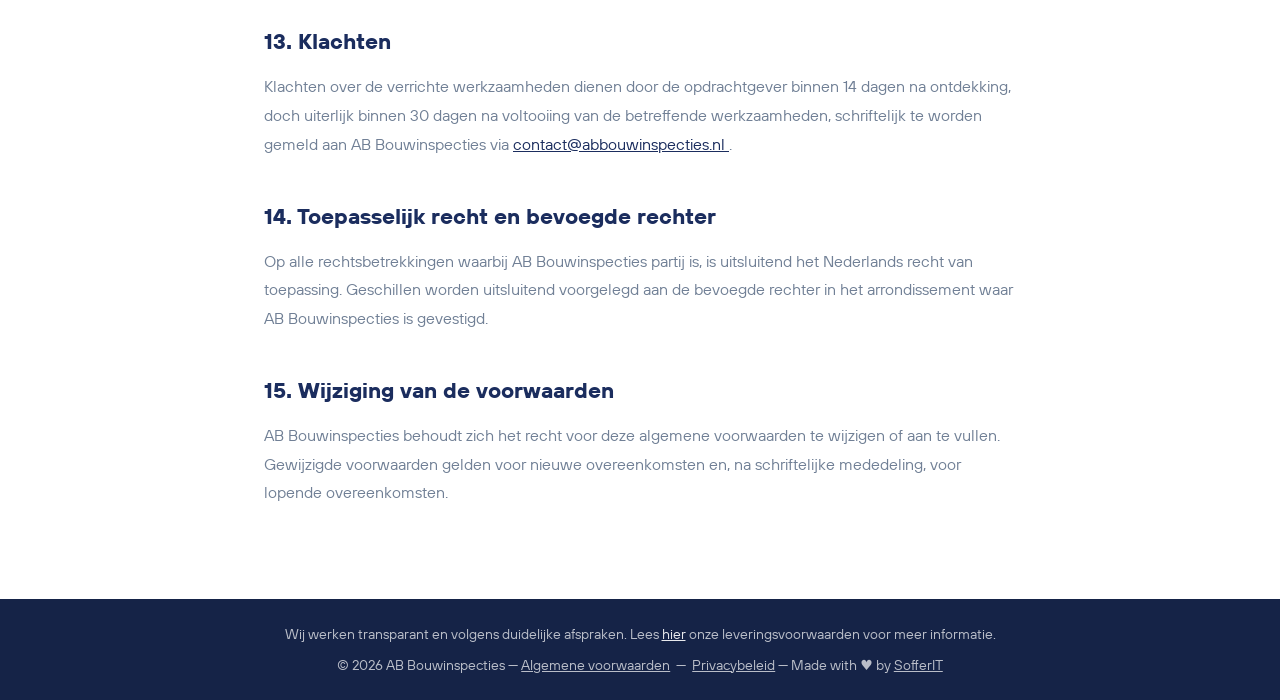
==== commit d4063602: "Voeg KvK-nummer 99516373 toe op alle pagina's https://claude.ai/code/session_01UzxsHTPqEZiGp3Mwz61Hw" ====
--- a/algemene-voorwaarden.html
+++ b/algemene-voorwaarden.html
@@ -121,7 +121,7 @@
         gevestigd te
         <strong>[PLAATS INVULLEN]</strong>
         , KvK-nummer
-        <strong>[KVK INVULLEN]</strong>
+        <strong>99516373</strong>
         , hierna te noemen "AB Bouwinspecties", als opdrachtnemer optreedt.
       </p>
 
@@ -133,7 +133,7 @@
         <br />
         [POSTCODE + PLAATS INVULLEN]
         <br />
-        KvK: [KVK INVULLEN]
+        KvK: 99516373
         <br />
         Btw-nummer: [BTW INVULLEN]
         <br />
--- a/style.css
+++ b/style.css
@@ -1,3 +1,20 @@
+/* ===== FONTS ===== */
+@font-face {
+  font-family: "TT Hoves Pro";
+  src: url("fonts/TT Hoves Pro Trial Variable.ttf") format("truetype");
+  font-weight: 100 900;
+  font-style: normal;
+  font-display: swap;
+}
+
+@font-face {
+  font-family: "TT Hoves Pro";
+  src: url("fonts/TT Hoves Pro Trial Italic.ttf") format("truetype");
+  font-weight: 400;
+  font-style: italic;
+  font-display: swap;
+}
+
 /* ===== RESET & BASE ===== */
 *,
 *::before,
@@ -25,6 +42,7 @@
 
 body {
   font-family:
+    "TT Hoves Pro",
     "Segoe UI",
     system-ui,
     -apple-system,
@@ -236,7 +254,7 @@
 /* ===== HERO ===== */
 .hero {
   position: relative;
-  min-height: 520px;
+  min-height: 640px;
   background: var(--gray-bg);
   overflow: hidden;
   display: flex;
@@ -246,7 +264,7 @@
 .hero-bg {
   position: absolute;
   inset: 0;
-  background: url("afbeeldingen/homefoto.jpg") center/cover no-repeat;
+  background: url("afbeeldingen/afbeelding-home-pagina.png") center 20% / cover no-repeat;
   filter: brightness(0.4);
 }
 
@@ -270,7 +288,7 @@
 .hero-content p {
   font-size: 1.1rem;
   color: rgba(255, 255, 255, 0.85);
-  max-width: 480px;
+  max-width: 640px;
   margin-bottom: 36px;
 }
 
@@ -304,6 +322,11 @@
   margin-left: 12px;
 }
 
+.hero-content .btn {
+  min-width: 200px;
+  text-align: center;
+}
+
 .btn-outline:hover {
   background: var(--white);
   color: var(--navy);
@@ -398,8 +421,8 @@
 /* ===== USP GRID ===== */
 .usp-grid {
   display: grid;
-  grid-template-columns: repeat(3, 1fr);
-  gap: 40px;
+  grid-template-columns: repeat(6, 1fr);
+  gap: 24px;
   margin-top: 16px;
 }
 
@@ -954,7 +977,7 @@
     display: flex;
   }
   .usp-grid {
-    grid-template-columns: repeat(2, 1fr);
+    grid-template-columns: repeat(3, 1fr);
   }
   .diensten-grid {
     grid-template-columns: 1fr 1fr;
